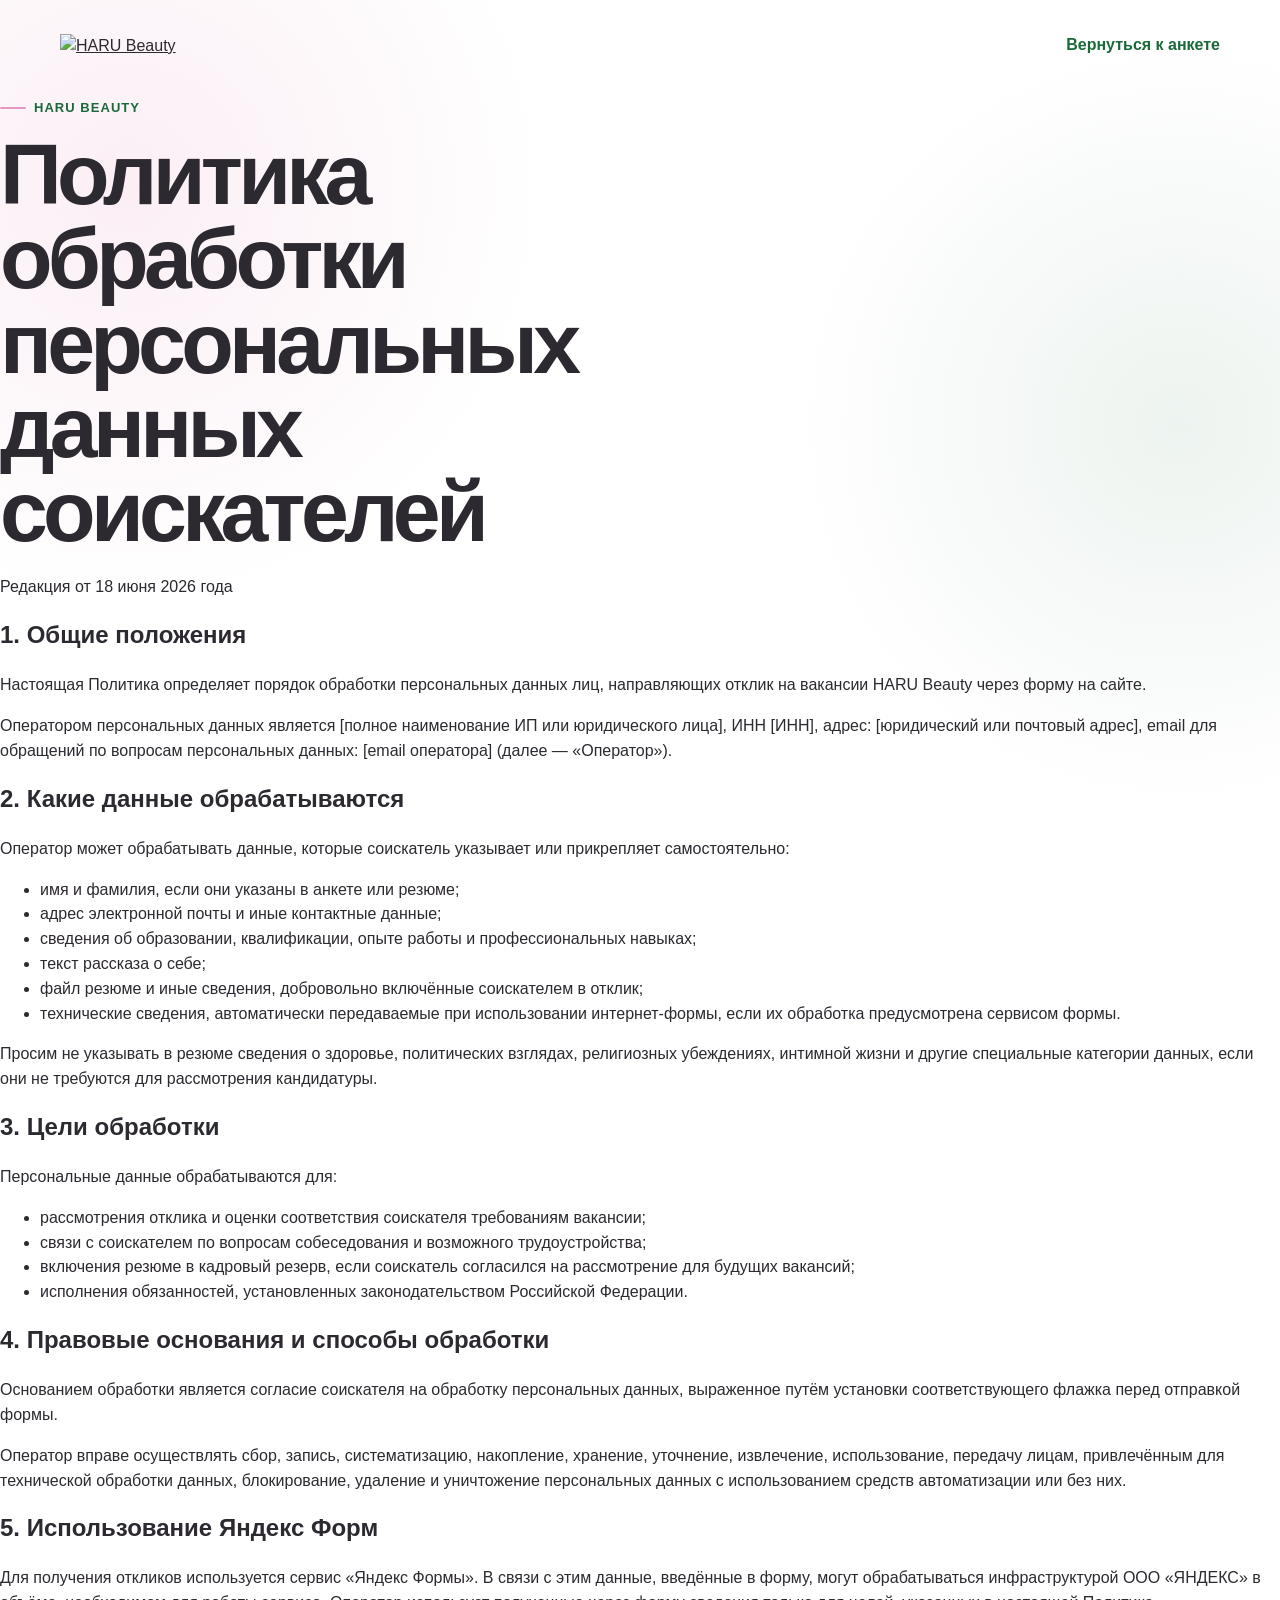
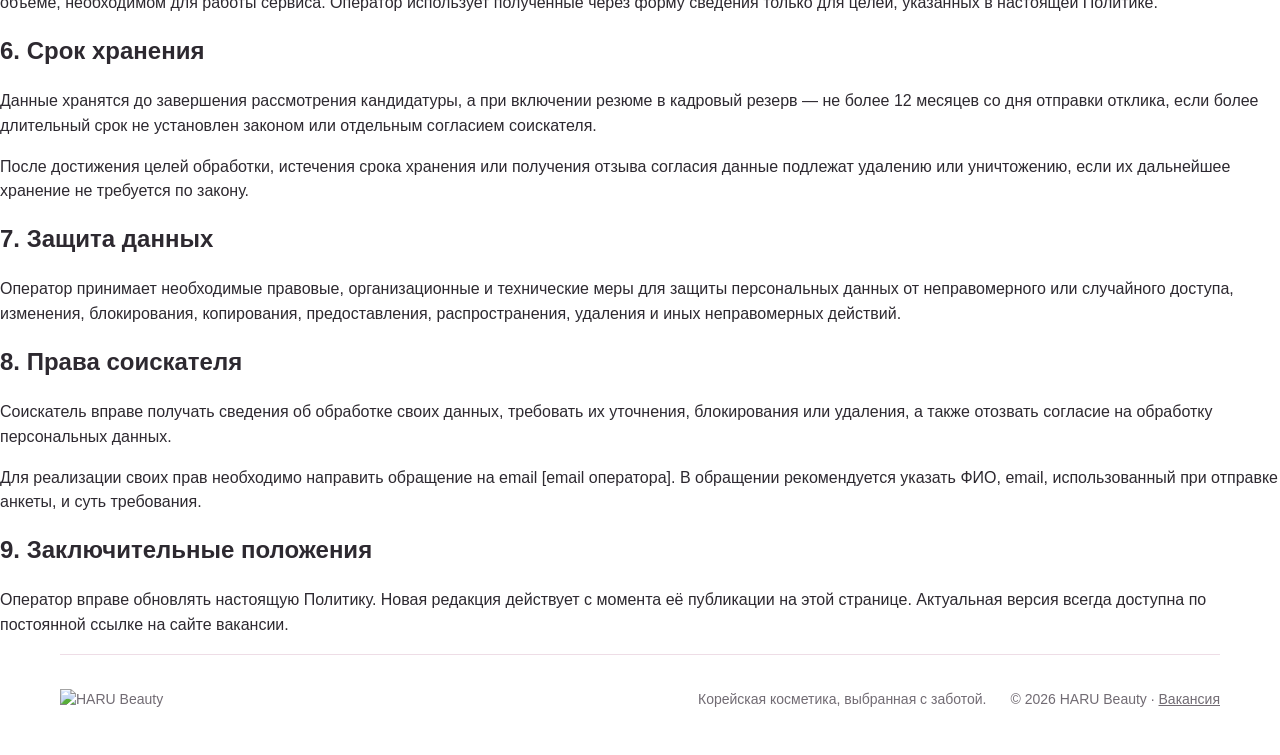
==== privacy.html @ 80dfc0ec "Add files via upload" ====
<!doctype html>
<html lang="ru">
<head>
  <meta charset="utf-8">
  <meta name="viewport" content="width=device-width, initial-scale=1">
  <meta name="description" content="Политика обработки персональных данных соискателей HARU Beauty.">
  <meta name="theme-color" content="#fffafc">
  <title>Обработка персональных данных — HARU Beauty</title>
  <link rel="preconnect" href="https://static.insales-cdn.com">
  <link rel="stylesheet" href="styles.css">
</head>
<body class="privacy-page">
  <div class="page-shell">
    <header class="site-header privacy-header" aria-label="Шапка сайта">
      <a class="brand" href="index.html" aria-label="Вернуться к вакансии HARU Beauty">
        <img src="https://static.insales-cdn.com/files/1/4089/119345145/original/harubeauty_logo_ru.png" alt="HARU Beauty">
      </a>
      <a class="header-link" href="index.html#application">Вернуться к анкете</a>
    </header>

    <main class="privacy-main">
      <section class="privacy-hero">
        <span class="eyebrow">HARU Beauty</span>
        <h1>Политика обработки персональных данных соискателей</h1>
        <p class="privacy-meta">Редакция от 18 июня 2026 года</p>
      </section>

      <article class="privacy-card">
        <h2>1. Общие положения</h2>
        <p>Настоящая Политика определяет порядок обработки персональных данных лиц, направляющих отклик на вакансии HARU Beauty через форму на сайте.</p>
        <p>Оператором персональных данных является <span class="privacy-placeholder">[полное наименование ИП или юридического лица]</span>, ИНН <span class="privacy-placeholder">[ИНН]</span>, адрес: <span class="privacy-placeholder">[юридический или почтовый адрес]</span>, email для обращений по вопросам персональных данных: <span class="privacy-placeholder">[email оператора]</span> (далее — «Оператор»).</p>

        <h2>2. Какие данные обрабатываются</h2>
        <p>Оператор может обрабатывать данные, которые соискатель указывает или прикрепляет самостоятельно:</p>
        <ul>
          <li>имя и фамилия, если они указаны в анкете или резюме;</li>
          <li>адрес электронной почты и иные контактные данные;</li>
          <li>сведения об образовании, квалификации, опыте работы и профессиональных навыках;</li>
          <li>текст рассказа о себе;</li>
          <li>файл резюме и иные сведения, добровольно включённые соискателем в отклик;</li>
          <li>технические сведения, автоматически передаваемые при использовании интернет-формы, если их обработка предусмотрена сервисом формы.</li>
        </ul>
        <p class="privacy-note">Просим не указывать в резюме сведения о здоровье, политических взглядах, религиозных убеждениях, интимной жизни и другие специальные категории данных, если они не требуются для рассмотрения кандидатуры.</p>

        <h2>3. Цели обработки</h2>
        <p>Персональные данные обрабатываются для:</p>
        <ul>
          <li>рассмотрения отклика и оценки соответствия соискателя требованиям вакансии;</li>
          <li>связи с соискателем по вопросам собеседования и возможного трудоустройства;</li>
          <li>включения резюме в кадровый резерв, если соискатель согласился на рассмотрение для будущих вакансий;</li>
          <li>исполнения обязанностей, установленных законодательством Российской Федерации.</li>
        </ul>

        <h2>4. Правовые основания и способы обработки</h2>
        <p>Основанием обработки является согласие соискателя на обработку персональных данных, выраженное путём установки соответствующего флажка перед отправкой формы.</p>
        <p>Оператор вправе осуществлять сбор, запись, систематизацию, накопление, хранение, уточнение, извлечение, использование, передачу лицам, привлечённым для технической обработки данных, блокирование, удаление и уничтожение персональных данных с использованием средств автоматизации или без них.</p>

        <h2>5. Использование Яндекс Форм</h2>
        <p>Для получения откликов используется сервис «Яндекс Формы». В связи с этим данные, введённые в форму, могут обрабатываться инфраструктурой ООО «ЯНДЕКС» в объёме, необходимом для работы сервиса. Оператор использует полученные через форму сведения только для целей, указанных в настоящей Политике.</p>

        <h2>6. Срок хранения</h2>
        <p>Данные хранятся до завершения рассмотрения кандидатуры, а при включении резюме в кадровый резерв — не более 12 месяцев со дня отправки отклика, если более длительный срок не установлен законом или отдельным согласием соискателя.</p>
        <p>После достижения целей обработки, истечения срока хранения или получения отзыва согласия данные подлежат удалению или уничтожению, если их дальнейшее хранение не требуется по закону.</p>

        <h2>7. Защита данных</h2>
        <p>Оператор принимает необходимые правовые, организационные и технические меры для защиты персональных данных от неправомерного или случайного доступа, изменения, блокирования, копирования, предоставления, распространения, удаления и иных неправомерных действий.</p>

        <h2>8. Права соискателя</h2>
        <p>Соискатель вправе получать сведения об обработке своих данных, требовать их уточнения, блокирования или удаления, а также отозвать согласие на обработку персональных данных.</p>
        <p>Для реализации своих прав необходимо направить обращение на email <span class="privacy-placeholder">[email оператора]</span>. В обращении рекомендуется указать ФИО, email, использованный при отправке анкеты, и суть требования.</p>

        <h2>9. Заключительные положения</h2>
        <p>Оператор вправе обновлять настоящую Политику. Новая редакция действует с момента её публикации на этой странице. Актуальная версия всегда доступна по постоянной ссылке на сайте вакансии.</p>
      </article>
    </main>

    <footer class="site-footer">
      <img src="https://static.insales-cdn.com/files/1/4089/119345145/original/harubeauty_logo_ru.png" alt="HARU Beauty">
      <p>Корейская косметика, выбранная с заботой.</p>
      <span>© 2026 HARU Beauty · <a href="index.html">Вакансия</a></span>
    </footer>
  </div>
</body>
</html>
---- styles.css ----
:root {
  --pink: #e599c0;
  --pink-dark: #cf78a6;
  --pink-soft: #f8ddea;
  --green: #19693a;
  --green-soft: #eaf4ed;
  --ink: #2d2930;
  --muted: #716b73;
  --line: #eedde6;
  --tile: #fffafc;
  --white: #ffffff;
  --shadow: 0 18px 50px rgba(122, 76, 101, 0.10);
  --shadow-soft: 0 10px 30px rgba(122, 76, 101, 0.07);
  --radius-field: 8px;
  --radius-tile: 12px;
  --max-width: 1160px;
}

* { box-sizing: border-box; }
html { scroll-behavior: smooth; }
body {
  margin: 0;
  min-width: 320px;
  background:
    radial-gradient(circle at 10% 8%, rgba(229, 153, 192, 0.16), transparent 26rem),
    radial-gradient(circle at 92% 18%, rgba(25, 105, 58, 0.08), transparent 24rem),
    #fff;
  color: var(--ink);
  font-family: Arial, Helvetica, sans-serif;
  line-height: 1.55;
}

img { max-width: 100%; display: block; }
a { color: inherit; }
button, input, textarea { font: inherit; }

.page-shell { overflow: hidden; }
.site-header,
.hero,
.section,
.site-footer {
  width: min(calc(100% - 40px), var(--max-width));
  margin-inline: auto;
}

.site-header {
  min-height: 92px;
  display: flex;
  align-items: center;
  justify-content: space-between;
  gap: 24px;
}
.brand img { width: 148px; height: auto; }
.header-link {
  color: var(--green);
  font-weight: 700;
  text-decoration: none;
  border-bottom: 1px solid transparent;
  transition: border-color .2s ease, opacity .2s ease;
}
.header-link:hover { border-color: currentColor; }

.hero {
  display: grid;
  grid-template-columns: minmax(0, 1.25fr) minmax(300px, .75fr);
  gap: 42px;
  align-items: stretch;
  padding: 62px 0 82px;
}
.hero-copy { align-self: center; }
.eyebrow {
  display: inline-flex;
  align-items: center;
  gap: 8px;
  margin-bottom: 14px;
  color: var(--green);
  font-size: 13px;
  font-weight: 800;
  letter-spacing: .08em;
  text-transform: uppercase;
}
.eyebrow::before {
  content: "";
  width: 26px;
  height: 2px;
  border-radius: 2px;
  background: var(--pink);
}
h1, h2, h3, p { margin-top: 0; }
h1 {
  max-width: 760px;
  margin-bottom: 22px;
  font-size: clamp(48px, 7vw, 86px);
  line-height: .98;
  letter-spacing: -.055em;
}
.hero-lead {
  max-width: 720px;
  margin-bottom: 28px;
  color: var(--muted);
  font-size: clamp(18px, 2.1vw, 22px);
  line-height: 1.55;
}

.status-card {
  max-width: 680px;
  display: flex;
  align-items: flex-start;
  gap: 14px;
  margin: 0 0 28px;
  padding: 16px 18px;
  border: 1px solid #cfe5d6;
  border-radius: var(--radius-tile);
  background: var(--green-soft);
}
.status-card strong { display: block; margin-bottom: 2px; color: var(--green); }
.status-card p { margin: 0; color: #4d6657; }
.status-dot {
  flex: 0 0 auto;
  width: 10px;
  height: 10px;
  margin-top: 7px;
  border-radius: 50%;
  background: var(--green);
  box-shadow: 0 0 0 5px rgba(25, 105, 58, .10);
}
.status-card--closed {
  border-color: #ecd0df;
  background: var(--tile);
}
.status-card--closed strong { color: #9d5479; }
.status-card--closed p { color: #765f6c; }
.status-icon { color: var(--pink-dark); font-size: 20px; line-height: 1; }
.status-card--closed,
.application-text--closed { display: none; }
.vacancy-closed .status-card--open,
.vacancy-closed .application-text--open { display: none; }
.vacancy-closed .status-card--closed,
.vacancy-closed .application-text--closed { display: flex; }
.vacancy-closed .application-text--closed { display: block; }

.hero-actions { display: flex; flex-wrap: wrap; gap: 12px; }
.button {
  min-height: 50px;
  display: inline-flex;
  align-items: center;
  justify-content: center;
  padding: 13px 20px;
  border: 1px solid transparent;
  border-radius: var(--radius-field);
  font-weight: 800;
  text-decoration: none;
  transition: transform .2s ease, box-shadow .2s ease, background-color .2s ease;
}
.button:hover { transform: translateY(-2px); }
.button--primary {
  background: var(--pink);
  color: #fff;
  box-shadow: 0 10px 22px rgba(229, 153, 192, .28);
}
.button--primary:hover { background: var(--pink-dark); }
.button--secondary { border-color: var(--line); background: #fff; color: var(--green); }
.button--secondary:hover { box-shadow: var(--shadow-soft); }

.hero-card {
  position: relative;
  min-height: 480px;
  padding: 34px;
  border: 1px solid var(--line);
  border-radius: 24px;
  background:
    linear-gradient(145deg, rgba(255,255,255,.93), rgba(255,250,252,.94)),
    var(--tile);
  box-shadow: var(--shadow);
  overflow: hidden;
}
.hero-card::after {
  content: "";
  position: absolute;
  right: -80px;
  bottom: -90px;
  width: 260px;
  height: 260px;
  border-radius: 50%;
  border: 54px solid rgba(229, 153, 192, .15);
}
.hero-card__mark {
  width: 66px;
  height: 66px;
  display: grid;
  place-items: center;
  margin-bottom: 56px;
  border-radius: 50%;
  background: var(--green);
  color: #fff;
  font-size: 13px;
  font-weight: 900;
  letter-spacing: .06em;
}
.hero-card h2 {
  position: relative;
  z-index: 1;
  margin-bottom: 38px;
  font-size: clamp(29px, 3.2vw, 42px);
  line-height: 1.12;
  letter-spacing: -.035em;
}
.quick-facts { position: relative; z-index: 1; margin: 0; }
.quick-facts > div {
  display: flex;
  justify-content: space-between;
  gap: 16px;
  padding: 14px 0;
  border-top: 1px solid var(--line);
}
.quick-facts dt { color: var(--muted); }
.quick-facts dd { margin: 0; color: var(--green); font-weight: 800; text-align: right; }

.section { padding: 84px 0; }
.section-heading { max-width: 760px; margin-bottom: 38px; }
.section-heading--compact { margin-bottom: 30px; }
.section-heading h2,
.application-intro h2,
.conditions-card h2 {
  margin-bottom: 16px;
  font-size: clamp(34px, 5vw, 56px);
  line-height: 1.08;
  letter-spacing: -.04em;
}
.section-heading p,
.application-intro p { color: var(--muted); font-size: 18px; }

.cards-grid {
  display: grid;
  grid-template-columns: repeat(3, minmax(0, 1fr));
  gap: 18px;
}
.info-card {
  min-height: 246px;
  padding: 24px;
  border: 1px solid var(--line);
  border-radius: var(--radius-tile);
  background: var(--tile);
  box-shadow: 0 6px 18px rgba(122, 76, 101, .04);
  transition: transform .2s ease, box-shadow .2s ease, border-color .2s ease;
}
.info-card:hover {
  transform: translateY(-4px);
  border-color: #e7bfd4;
  box-shadow: var(--shadow-soft);
}
.card-number { display: block; margin-bottom: 38px; color: var(--pink-dark); font-size: 13px; font-weight: 900; letter-spacing: .1em; }
.info-card h3 { margin-bottom: 10px; font-size: 21px; line-height: 1.25; }
.info-card p { margin-bottom: 0; color: var(--muted); }

.section--soft {
  width: 100%;
  max-width: none;
  padding-inline: max(20px, calc((100vw - var(--max-width)) / 2));
  background: linear-gradient(180deg, #fffafc 0%, #fff 100%);
  border-block: 1px solid #f3e8ee;
}
.qualities-layout {
  display: grid;
  grid-template-columns: minmax(0, 1.25fr) minmax(300px, .75fr);
  gap: 34px;
  align-items: start;
}
.qualities-list {
  display: grid;
  grid-template-columns: repeat(2, minmax(0, 1fr));
  gap: 16px;
}
.quality-item {
  display: flex;
  gap: 14px;
  padding: 20px;
  border: 1px solid var(--line);
  border-radius: var(--radius-tile);
  background: #fff;
}
.check {
  flex: 0 0 auto;
  width: 28px;
  height: 28px;
  display: grid;
  place-items: center;
  border-radius: 50%;
  background: var(--green-soft);
  color: var(--green);
  font-weight: 900;
}
.quality-item h3 { margin-bottom: 5px; font-size: 18px; }
.quality-item p { margin-bottom: 0; color: var(--muted); font-size: 15px; }
.conditions-card {
  position: sticky;
  top: 24px;
  padding: 28px;
  border-radius: var(--radius-tile);
  background: var(--green);
  color: #fff;
  box-shadow: 0 20px 50px rgba(25, 105, 58, .18);
}
.conditions-card .eyebrow { color: #d9f0e0; }
.conditions-card .eyebrow::before { background: var(--pink); }
.conditions-card h2 { font-size: 36px; }
.conditions-card ul { list-style: none; padding: 0; margin: 26px 0; }
.conditions-card li {
  display: flex;
  justify-content: space-between;
  gap: 20px;
  padding: 14px 0;
  border-top: 1px solid rgba(255,255,255,.18);
}
.conditions-card li span { color: rgba(255,255,255,.76); }
.conditions-card li strong { text-align: right; }
.conditions-note { margin-bottom: 0; color: rgba(255,255,255,.82); }

.application {
  display: grid;
  grid-template-columns: minmax(250px, .68fr) minmax(0, 1.32fr);
  gap: 42px;
  align-items: start;
  padding-top: 108px;
  padding-bottom: 108px;
}
.application-intro { position: sticky; top: 24px; }
.form-card {
  position: relative;
  min-height: 680px;
  padding: 12px;
  border: 1px solid var(--line);
  border-radius: var(--radius-tile);
  background: var(--tile);
  box-shadow: var(--shadow);
  overflow: hidden;
}
.form-card iframe { display: block; width: 100%; min-height: 680px; border: 0; border-radius: var(--radius-field); background: #fff; }
.form-loading {
  position: absolute;
  inset: 0;
  z-index: 2;
  display: flex;
  align-items: center;
  justify-content: center;
  gap: 12px;
  background: var(--tile);
  color: var(--muted);
  transition: opacity .25s ease, visibility .25s ease;
}
.form-loading.is-hidden { opacity: 0; visibility: hidden; pointer-events: none; }
.loader {
  width: 22px;
  height: 22px;
  border: 3px solid #f1d9e5;
  border-top-color: var(--pink-dark);
  border-radius: 50%;
  animation: spin .8s linear infinite;
}
@keyframes spin { to { transform: rotate(360deg); } }

.site-footer {
  display: grid;
  grid-template-columns: 1fr auto auto;
  gap: 24px;
  align-items: center;
  padding: 34px 0 44px;
  border-top: 1px solid var(--line);
  color: var(--muted);
  font-size: 14px;
}
.site-footer img { width: 120px; }
.site-footer p { margin: 0; }

@media (prefers-reduced-motion: reduce) {
  html { scroll-behavior: auto; }
  *, *::before, *::after { animation-duration: .01ms !important; animation-iteration-count: 1 !important; transition-duration: .01ms !important; }
}

@media (max-width: 900px) {
  .hero,
  .qualities-layout,
  .application { grid-template-columns: 1fr; }
  .hero { padding-top: 34px; }
  .hero-card { min-height: auto; }
  .hero-card__mark { margin-bottom: 34px; }
  .cards-grid { grid-template-columns: repeat(2, minmax(0, 1fr)); }
  .conditions-card,
  .application-intro { position: static; }
  .application { gap: 24px; }
}

@media (max-width: 640px) {
  .site-header,
  .hero,
  .section,
  .site-footer { width: min(calc(100% - 28px), var(--max-width)); }
  .site-header { min-height: 76px; }
  .brand img { width: 124px; }
  .header-link { font-size: 14px; }
  .hero { gap: 28px; padding: 30px 0 58px; }
  h1 { font-size: clamp(46px, 16vw, 66px); }
  .hero-lead { font-size: 17px; }
  .hero-card { padding: 24px; border-radius: 18px; }
  .hero-actions { display: grid; }
  .button { width: 100%; }
  .section { padding: 62px 0; }
  .section--soft { width: 100%; padding-inline: 14px; }
  .cards-grid,
  .qualities-list { grid-template-columns: 1fr; }
  .info-card { min-height: auto; }
  .card-number { margin-bottom: 24px; }
  .conditions-card { padding: 24px; }
  .application { padding-top: 72px; padding-bottom: 72px; }
  .form-card { min-height: 720px; padding: 6px; }
  .form-card iframe { min-height: 720px; }
  .site-footer { grid-template-columns: 1fr; gap: 10px; }
}
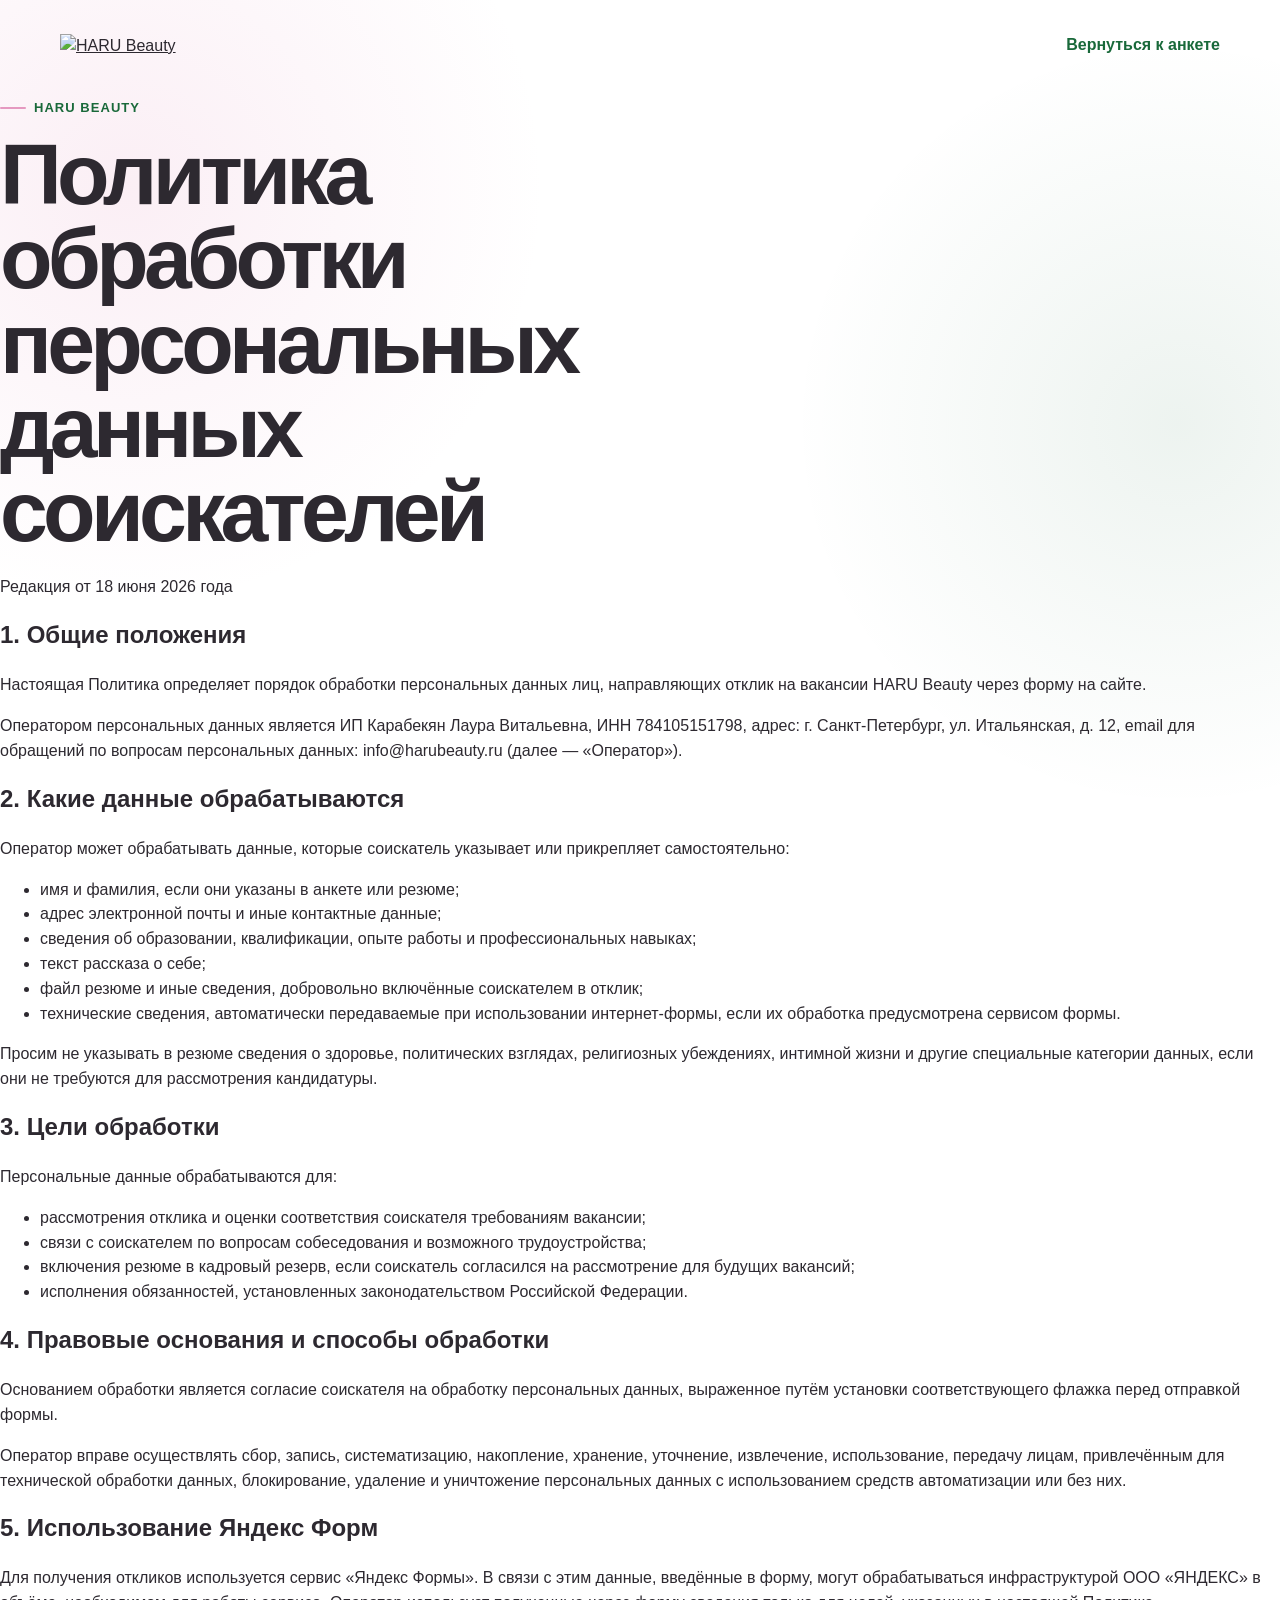
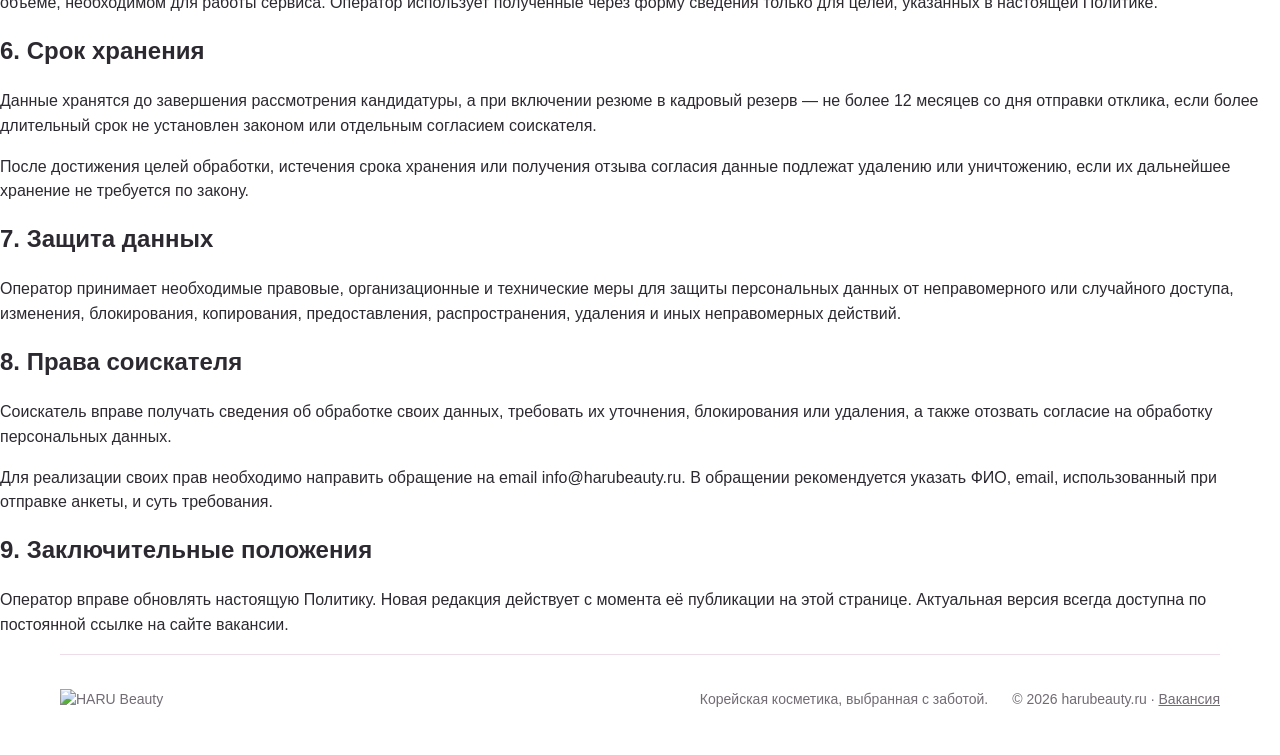
==== commit 67520e65: "Correct name capitalization and update contact info" ====
--- a/privacy.html
+++ b/privacy.html
@@ -5,7 +5,7 @@
   <meta name="viewport" content="width=device-width, initial-scale=1">
   <meta name="description" content="Политика обработки персональных данных соискателей HARU Beauty.">
   <meta name="theme-color" content="#fffafc">
-  <title>Обработка персональных данных — HARU Beauty</title>
+  <title>Обработка персональных данных — Haru Beauty</title>
   <link rel="preconnect" href="https://static.insales-cdn.com">
   <link rel="stylesheet" href="styles.css">
 </head>
@@ -28,7 +28,7 @@
       <article class="privacy-card">
         <h2>1. Общие положения</h2>
         <p>Настоящая Политика определяет порядок обработки персональных данных лиц, направляющих отклик на вакансии HARU Beauty через форму на сайте.</p>
-        <p>Оператором персональных данных является <span class="privacy-placeholder">[полное наименование ИП или юридического лица]</span>, ИНН <span class="privacy-placeholder">[ИНН]</span>, адрес: <span class="privacy-placeholder">[юридический или почтовый адрес]</span>, email для обращений по вопросам персональных данных: <span class="privacy-placeholder">[email оператора]</span> (далее — «Оператор»).</p>
+        <p>Оператором персональных данных является <span class="privacy-placeholder">ИП Карабекян Лаура Витальевна</span>, ИНН <span class="privacy-placeholder">784105151798</span>, адрес: <span class="privacy-placeholder">г. Санкт-Петербург, ул. Итальянская, д. 12</span>, email для обращений по вопросам персональных данных: <span class="privacy-placeholder">info@harubeauty.ru</span> (далее — «Оператор»).</p>
 
         <h2>2. Какие данные обрабатываются</h2>
         <p>Оператор может обрабатывать данные, которые соискатель указывает или прикрепляет самостоятельно:</p>
@@ -67,7 +67,7 @@
 
         <h2>8. Права соискателя</h2>
         <p>Соискатель вправе получать сведения об обработке своих данных, требовать их уточнения, блокирования или удаления, а также отозвать согласие на обработку персональных данных.</p>
-        <p>Для реализации своих прав необходимо направить обращение на email <span class="privacy-placeholder">[email оператора]</span>. В обращении рекомендуется указать ФИО, email, использованный при отправке анкеты, и суть требования.</p>
+        <p>Для реализации своих прав необходимо направить обращение на email <span class="privacy-placeholder">info@harubeauty.ru</span>. В обращении рекомендуется указать ФИО, email, использованный при отправке анкеты, и суть требования.</p>
 
         <h2>9. Заключительные положения</h2>
         <p>Оператор вправе обновлять настоящую Политику. Новая редакция действует с момента её публикации на этой странице. Актуальная версия всегда доступна по постоянной ссылке на сайте вакансии.</p>
@@ -77,7 +77,7 @@
     <footer class="site-footer">
       <img src="https://static.insales-cdn.com/files/1/4089/119345145/original/harubeauty_logo_ru.png" alt="HARU Beauty">
       <p>Корейская косметика, выбранная с заботой.</p>
-      <span>© 2026 HARU Beauty · <a href="index.html">Вакансия</a></span>
+      <span>© 2026 harubeauty.ru · <a href="index.html">Вакансия</a></span>
     </footer>
   </div>
 </body>
